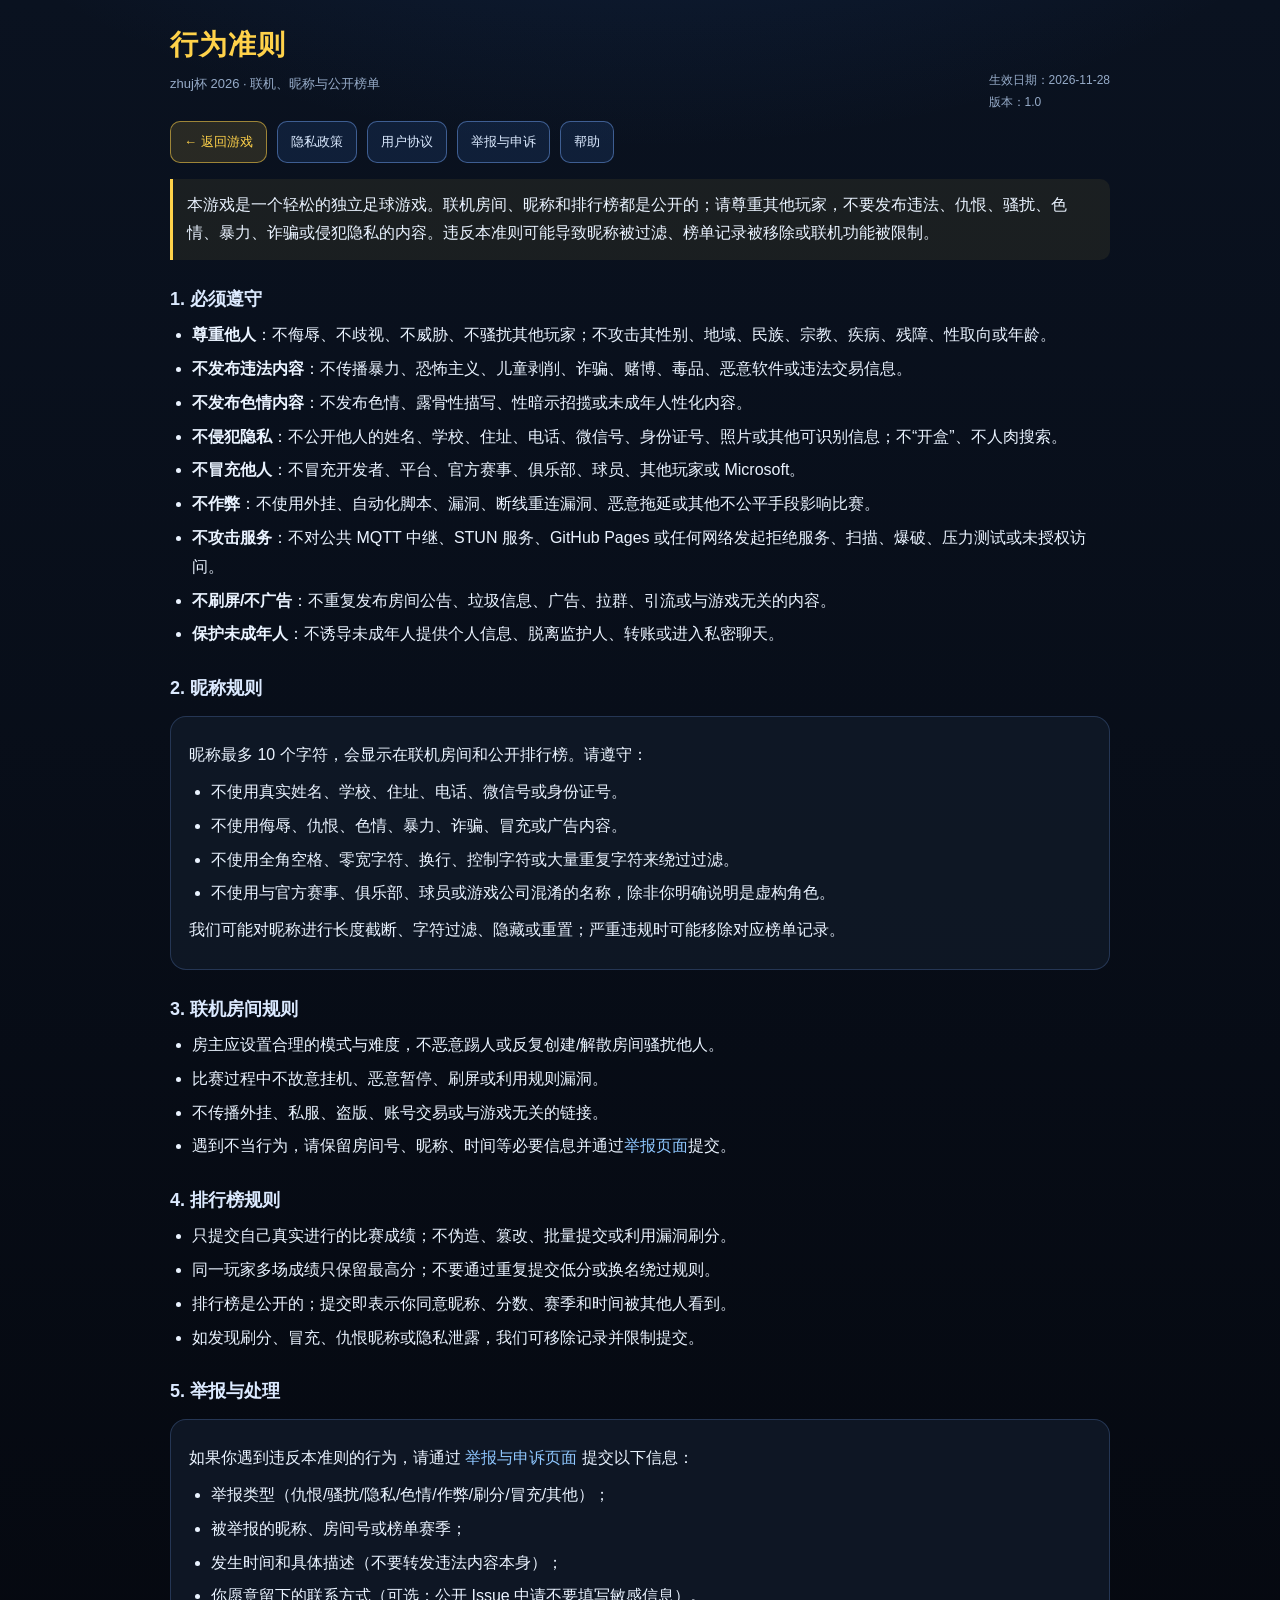
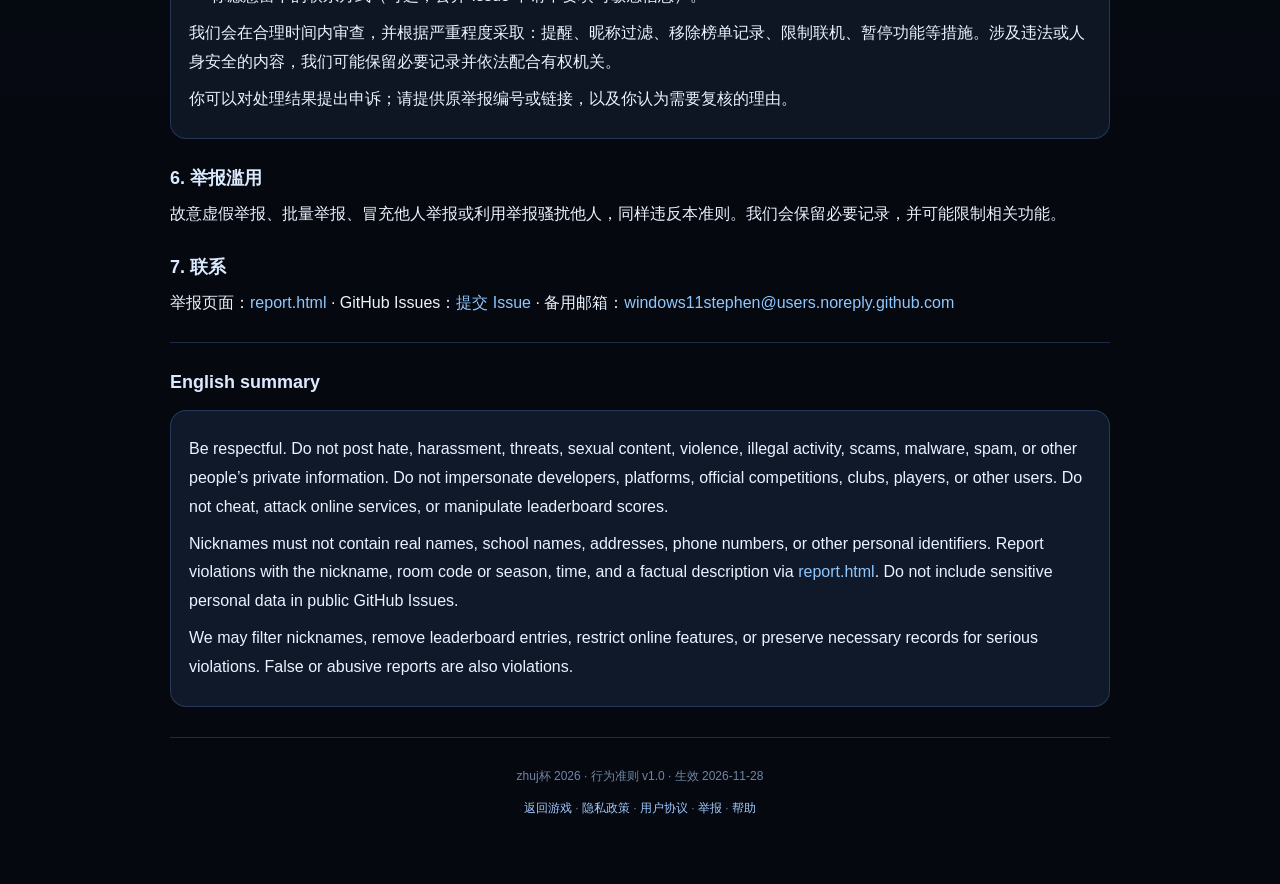
==== code-of-conduct.html @ 5585fa27 "Add files via upload" ====
<!DOCTYPE html>
<html lang="zh-CN">
<head>
<meta charset="UTF-8">
<meta name="viewport" content="width=device-width,initial-scale=1,viewport-fit=cover">
<meta name="theme-color" content="#0a0e16">
<title>行为准则 · zhuj杯 2026</title>
<link rel="stylesheet" href="legal.css">
</head>
<body>
<div class="wrap">
  <div class="top">
    <div>
      <h1>行为准则</h1>
      <div class="sub">zhuj杯 2026 · 联机、昵称与公开榜单</div>
    </div>
    <div class="small">生效日期：2026-11-28<br>版本：1.0</div>
  </div>

  <div class="nav">
    <a class="btn gold" href="index.html">← 返回游戏</a>
    <a class="btn" href="privacy.html">隐私政策</a>
    <a class="btn" href="terms.html">用户协议</a>
    <a class="btn" href="report.html">举报与申诉</a>
    <a class="btn" href="support.html">帮助</a>
  </div>

  <div class="notice">
    本游戏是一个轻松的独立足球游戏。联机房间、昵称和排行榜都是公开的；请尊重其他玩家，不要发布违法、仇恨、骚扰、色情、暴力、诈骗或侵犯隐私的内容。违反本准则可能导致昵称被过滤、榜单记录被移除或联机功能被限制。
  </div>

  <h2>1. 必须遵守</h2>
  <ul>
    <li><b>尊重他人</b>：不侮辱、不歧视、不威胁、不骚扰其他玩家；不攻击其性别、地域、民族、宗教、疾病、残障、性取向或年龄。</li>
    <li><b>不发布违法内容</b>：不传播暴力、恐怖主义、儿童剥削、诈骗、赌博、毒品、恶意软件或违法交易信息。</li>
    <li><b>不发布色情内容</b>：不发布色情、露骨性描写、性暗示招揽或未成年人性化内容。</li>
    <li><b>不侵犯隐私</b>：不公开他人的姓名、学校、住址、电话、微信号、身份证号、照片或其他可识别信息；不“开盒”、不人肉搜索。</li>
    <li><b>不冒充他人</b>：不冒充开发者、平台、官方赛事、俱乐部、球员、其他玩家或 Microsoft。</li>
    <li><b>不作弊</b>：不使用外挂、自动化脚本、漏洞、断线重连漏洞、恶意拖延或其他不公平手段影响比赛。</li>
    <li><b>不攻击服务</b>：不对公共 MQTT 中继、STUN 服务、GitHub Pages 或任何网络发起拒绝服务、扫描、爆破、压力测试或未授权访问。</li>
    <li><b>不刷屏/不广告</b>：不重复发布房间公告、垃圾信息、广告、拉群、引流或与游戏无关的内容。</li>
    <li><b>保护未成年人</b>：不诱导未成年人提供个人信息、脱离监护人、转账或进入私密聊天。</li>
  </ul>

  <h2>2. 昵称规则</h2>
  <div class="card">
    <p>昵称最多 10 个字符，会显示在联机房间和公开排行榜。请遵守：</p>
    <ul>
      <li>不使用真实姓名、学校、住址、电话、微信号或身份证号。</li>
      <li>不使用侮辱、仇恨、色情、暴力、诈骗、冒充或广告内容。</li>
      <li>不使用全角空格、零宽字符、换行、控制字符或大量重复字符来绕过过滤。</li>
      <li>不使用与官方赛事、俱乐部、球员或游戏公司混淆的名称，除非你明确说明是虚构角色。</li>
    </ul>
    <p>我们可能对昵称进行长度截断、字符过滤、隐藏或重置；严重违规时可能移除对应榜单记录。</p>
  </div>

  <h2>3. 联机房间规则</h2>
  <ul>
    <li>房主应设置合理的模式与难度，不恶意踢人或反复创建/解散房间骚扰他人。</li>
    <li>比赛过程中不故意挂机、恶意暂停、刷屏或利用规则漏洞。</li>
    <li>不传播外挂、私服、盗版、账号交易或与游戏无关的链接。</li>
    <li>遇到不当行为，请保留房间号、昵称、时间等必要信息并通过<a href="report.html">举报页面</a>提交。</li>
  </ul>

  <h2>4. 排行榜规则</h2>
  <ul>
    <li>只提交自己真实进行的比赛成绩；不伪造、篡改、批量提交或利用漏洞刷分。</li>
    <li>同一玩家多场成绩只保留最高分；不要通过重复提交低分或换名绕过规则。</li>
    <li>排行榜是公开的；提交即表示你同意昵称、分数、赛季和时间被其他人看到。</li>
    <li>如发现刷分、冒充、仇恨昵称或隐私泄露，我们可移除记录并限制提交。</li>
  </ul>

  <h2>5. 举报与处理</h2>
  <div class="card">
    <p>如果你遇到违反本准则的行为，请通过 <a href="report.html">举报与申诉页面</a> 提交以下信息：</p>
    <ul>
      <li>举报类型（仇恨/骚扰/隐私/色情/作弊/刷分/冒充/其他）；</li>
      <li>被举报的昵称、房间号或榜单赛季；</li>
      <li>发生时间和具体描述（不要转发违法内容本身）；</li>
      <li>你愿意留下的联系方式（可选；公开 Issue 中请不要填写敏感信息）。</li>
    </ul>
    <p>我们会在合理时间内审查，并根据严重程度采取：提醒、昵称过滤、移除榜单记录、限制联机、暂停功能等措施。涉及违法或人身安全的内容，我们可能保留必要记录并依法配合有权机关。</p>
    <p>你可以对处理结果提出申诉；请提供原举报编号或链接，以及你认为需要复核的理由。</p>
  </div>

  <h2>6. 举报滥用</h2>
  <p>故意虚假举报、批量举报、冒充他人举报或利用举报骚扰他人，同样违反本准则。我们会保留必要记录，并可能限制相关功能。</p>

  <h2>7. 联系</h2>
  <p>举报页面：<a href="report.html">report.html</a> · GitHub Issues：<a href="https://github.com/windows11stephen/3dfootballgamessmallfishfishVSsmallshrimpshrimp/issues" target="_blank" rel="noopener">提交 Issue</a> · 备用邮箱：<a href="mailto:windows11stephen@users.noreply.github.com">windows11stephen@users.noreply.github.com</a></p>

  <div class="divider"></div>

  <h2 id="english">English summary</h2>
  <div class="card soft">
    <p>Be respectful. Do not post hate, harassment, threats, sexual content, violence, illegal activity, scams, malware, spam, or other people’s private information. Do not impersonate developers, platforms, official competitions, clubs, players, or other users. Do not cheat, attack online services, or manipulate leaderboard scores.</p>
    <p>Nicknames must not contain real names, school names, addresses, phone numbers, or other personal identifiers. Report violations with the nickname, room code or season, time, and a factual description via <a href="report.html">report.html</a>. Do not include sensitive personal data in public GitHub Issues.</p>
    <p>We may filter nicknames, remove leaderboard entries, restrict online features, or preserve necessary records for serious violations. False or abusive reports are also violations.</p>
  </div>

  <div class="footer">
    <p>zhuj杯 2026 · 行为准则 v1.0 · 生效 2026-11-28</p>
    <p><a href="index.html">返回游戏</a> · <a href="privacy.html">隐私政策</a> · <a href="terms.html">用户协议</a> · <a href="report.html">举报</a> · <a href="support.html">帮助</a></p>
  </div>
</div>
</body>
</html>
---- legal.css ----
:root{
  --bg:#070c15; --panel:rgba(16,24,38,.92); --panel2:rgba(22,33,52,.72);
  --line:rgba(120,170,255,.22); --text:#eaf3ff; --dim:#96abc8;
  --gold:#ffd24a; --green:#35e08a; --red:#ff7b7b; --blue:#8fc7ff;
}
*{box-sizing:border-box}
html{scroll-behavior:smooth}
body{
  margin:0; min-height:100vh; color:var(--text);
  background:
    radial-gradient(1100px 620px at 50% -12%, rgba(40,100,190,.22), transparent 72%),
    linear-gradient(180deg,#0a1220,#05080f 72%);
  font-family:-apple-system,BlinkMacSystemFont,"Segoe UI","Microsoft YaHei","PingFang SC",sans-serif;
  line-height:1.8; -webkit-text-size-adjust:100%;
}
a{color:var(--blue);text-decoration:none;overflow-wrap:anywhere}
a:hover{text-decoration:underline}
.wrap{max-width:980px;margin:0 auto;padding:26px 20px 56px}
.top{display:flex;align-items:flex-end;justify-content:space-between;gap:16px;flex-wrap:wrap;margin-bottom:8px}
h1{font-size:28px;line-height:1.35;letter-spacing:1px;margin:0;color:var(--gold)}
h2{font-size:18px;line-height:1.5;margin:26px 0 8px;color:#dceaff}
h3{font-size:15px;margin:18px 0 6px;color:#cfe2ff}
p{margin:8px 0}
ul,ol{margin:8px 0 8px 22px;padding:0}
li{margin:5px 0}
.sub{color:var(--dim);font-size:13px;margin:8px 0 18px}
.badge{display:inline-block;font-size:12px;color:var(--gold);border:1px solid rgba(255,210,74,.45);
  background:rgba(255,210,74,.08);border-radius:999px;padding:4px 10px;margin-right:6px}
.card{background:var(--panel);border:1px solid var(--line);border-radius:16px;padding:16px 18px;margin:14px 0}
.card.soft{background:var(--panel2)}
.notice{border-left:3px solid var(--gold);background:rgba(255,210,74,.07);padding:12px 14px;border-radius:0 10px 10px 0;margin:16px 0}
.danger{border-left:3px solid var(--red);background:rgba(255,90,90,.07);padding:12px 14px;border-radius:0 10px 10px 0;margin:16px 0}
.ok{border-left:3px solid var(--green);background:rgba(53,224,138,.06);padding:12px 14px;border-radius:0 10px 10px 0;margin:16px 0}
.small{font-size:12px;color:var(--dim)}
.muted{color:var(--dim)}
.nowrap{white-space:nowrap}
.divider{height:1px;background:var(--line);margin:24px 0}
.footer{margin-top:30px;padding-top:18px;border-top:1px solid var(--line);color:#6f86a6;font-size:12px;text-align:center;line-height:2}
.footer a{color:#9fc9ff}
.nav{display:flex;gap:10px;flex-wrap:wrap;align-items:center;margin:4px 0 14px}
.btn{display:inline-block;border:1px solid rgba(120,170,255,.45);background:rgba(60,120,220,.14);
  color:#dbeaff;border-radius:10px;padding:8px 13px;font-size:13px;cursor:pointer}
.btn:hover{background:rgba(60,120,220,.26);text-decoration:none}
.btn.gold{border-color:rgba(255,210,74,.55);background:rgba(255,210,74,.13);color:var(--gold)}
.btn.red{border-color:rgba(255,110,110,.5);background:rgba(255,80,80,.12);color:#ffc0c0}
table{width:100%;border-collapse:collapse;margin:10px 0;font-size:13px}
th,td{text-align:left;vertical-align:top;border-bottom:1px solid rgba(120,170,255,.13);padding:9px 8px}
th{color:#bcd6f8;background:rgba(255,255,255,.02)}
code{background:rgba(255,255,255,.07);border:1px solid rgba(255,255,255,.08);border-radius:6px;padding:1px 5px;font-size:12px}
input,select,textarea{width:100%;background:#0d1728;border:1px solid var(--line);color:var(--text);
  border-radius:10px;padding:9px 11px;font:inherit;outline:none}
input:focus,select:focus,textarea:focus{border-color:rgba(255,210,74,.55)}
label{display:block;font-size:13px;color:#cfe2ff;margin:12px 0 5px}
.form-row{display:grid;grid-template-columns:1fr 1fr;gap:12px}
.actions{display:flex;gap:10px;flex-wrap:wrap;margin-top:14px}
#copyMsg{color:var(--green);font-size:12px;min-height:18px}
@media(max-width:720px){
  .wrap{padding:18px 13px 40px}
  h1{font-size:22px}
  h2{font-size:16px}
  .form-row{grid-template-columns:1fr}
  table{font-size:12px}
  th,td{padding:8px 6px}
  .footer{text-align:left}
}
@media print{
  body{background:#fff;color:#111}
  .wrap{max-width:none;padding:0}
  h1,h2,h3{color:#111}
  .card,.notice,.danger,.ok{background:#fff;border-color:#bbb}
  .nav,.footer{display:none}
  a{color:#111}
}
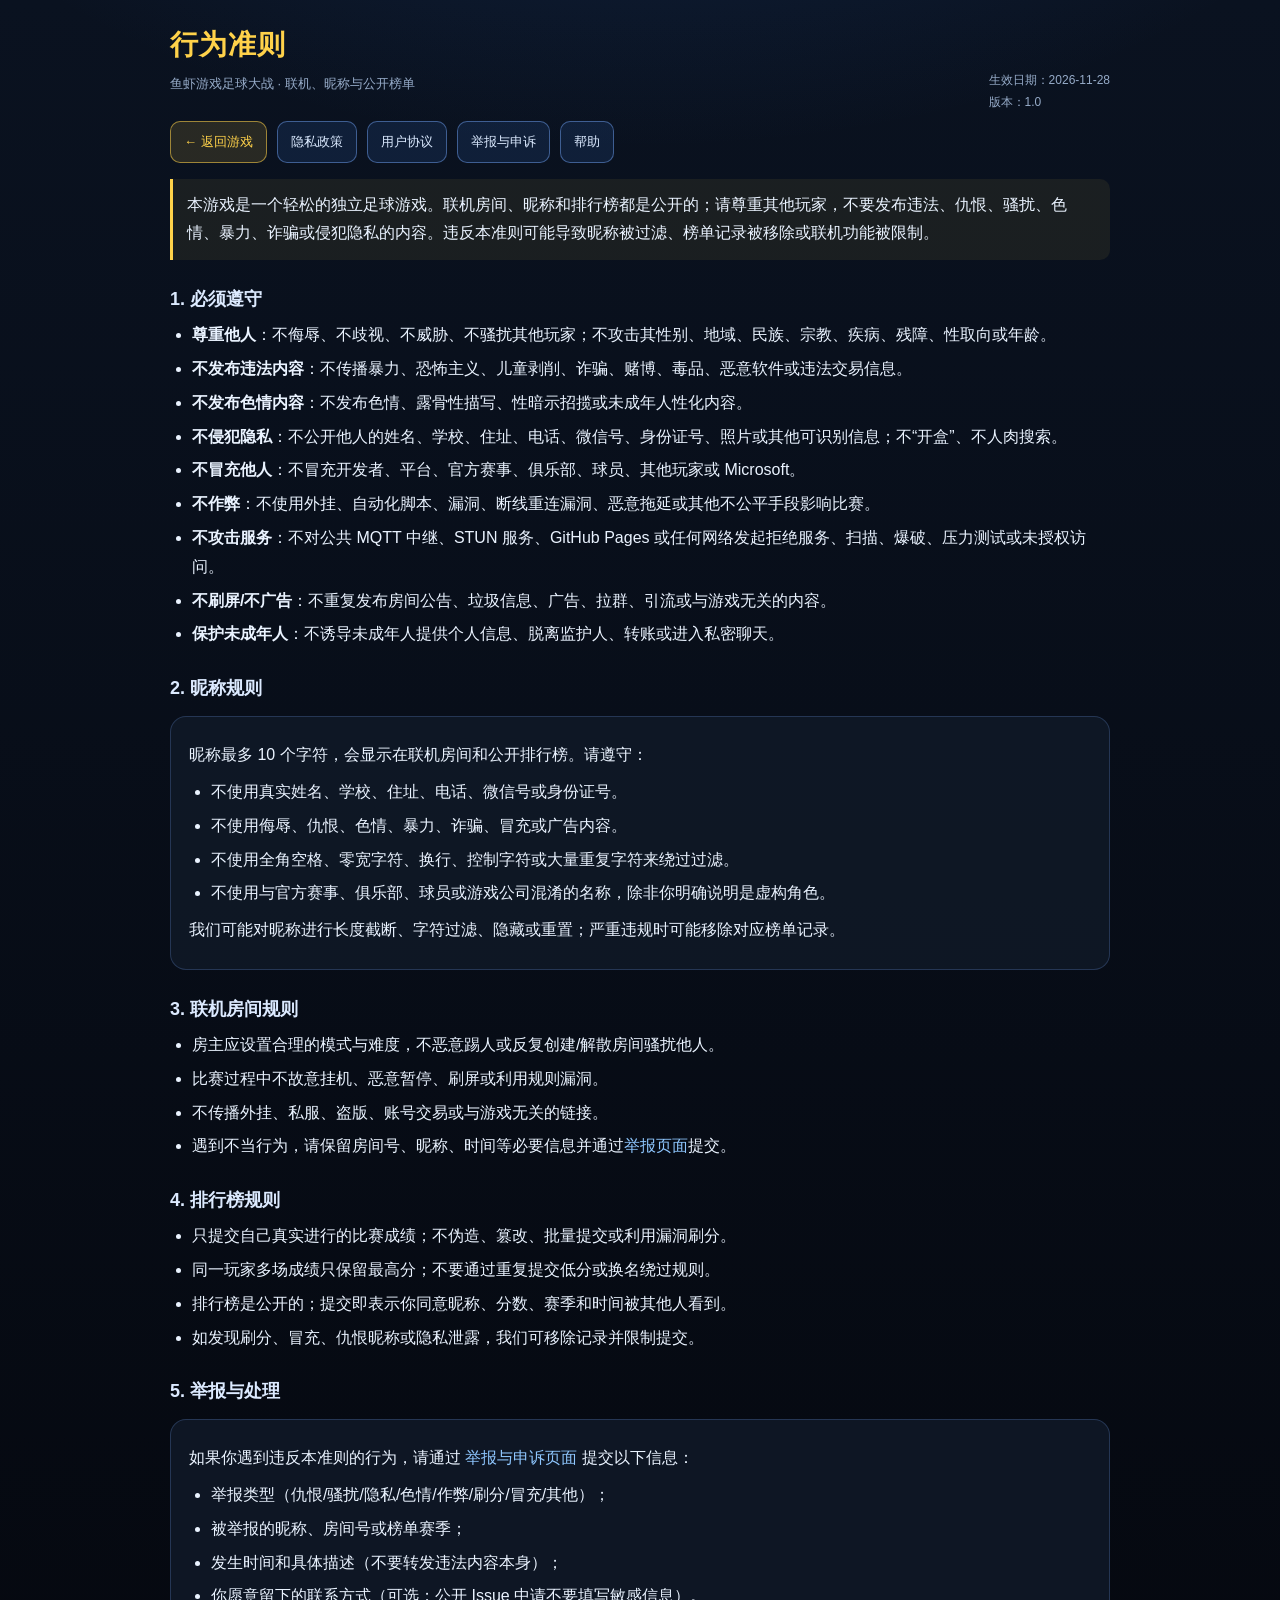
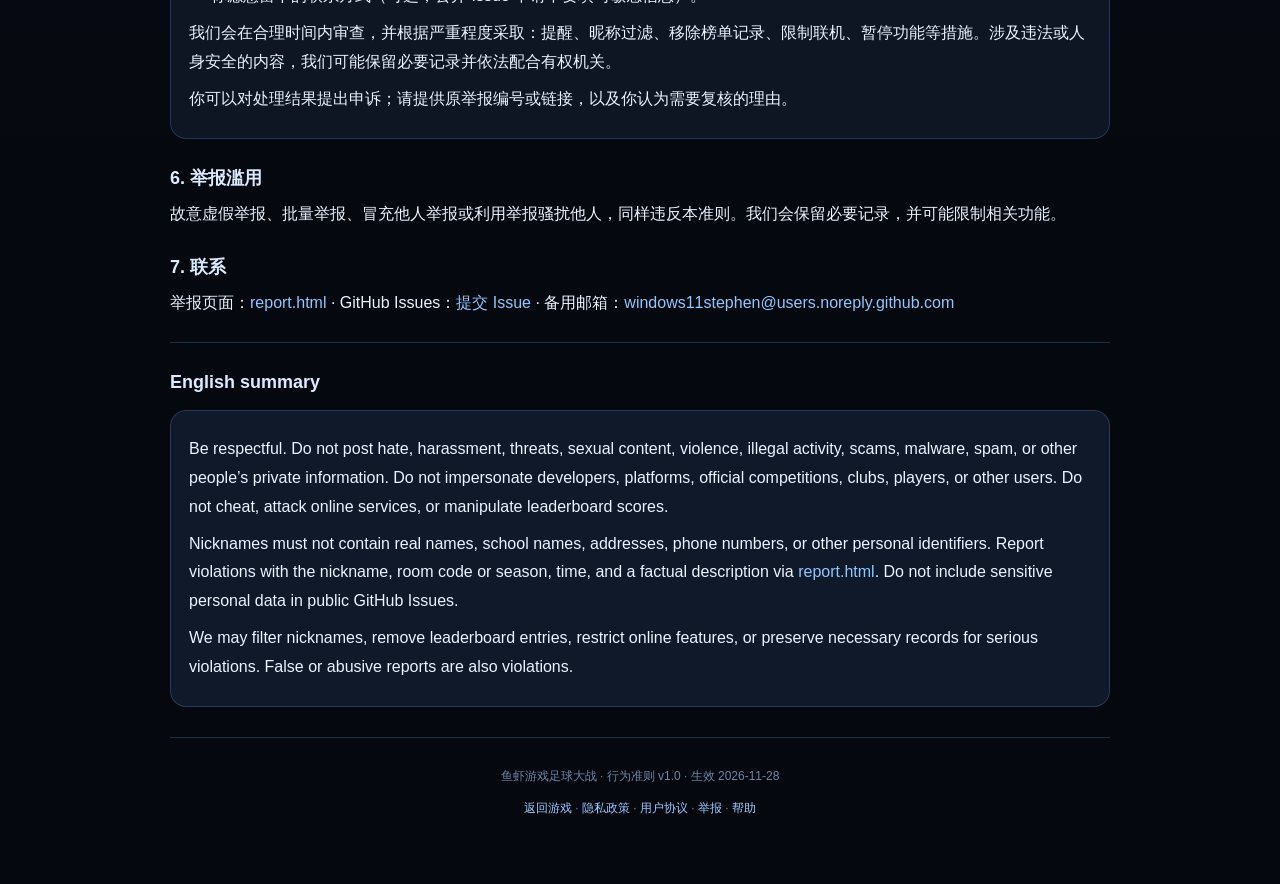
==== commit f0068cd6: "Add files via upload" ====
--- a/code-of-conduct.html
+++ b/code-of-conduct.html
@@ -4,7 +4,7 @@
 <meta charset="UTF-8">
 <meta name="viewport" content="width=device-width,initial-scale=1,viewport-fit=cover">
 <meta name="theme-color" content="#0a0e16">
-<title>行为准则 · zhuj杯 2026</title>
+<title>行为准则 · 鱼虾游戏足球大战</title>
 <link rel="stylesheet" href="legal.css">
 </head>
 <body>
@@ -12,7 +12,7 @@
   <div class="top">
     <div>
       <h1>行为准则</h1>
-      <div class="sub">zhuj杯 2026 · 联机、昵称与公开榜单</div>
+      <div class="sub">鱼虾游戏足球大战 · 联机、昵称与公开榜单</div>
     </div>
     <div class="small">生效日期：2026-11-28<br>版本：1.0</div>
   </div>
@@ -99,7 +99,7 @@
   </div>
 
   <div class="footer">
-    <p>zhuj杯 2026 · 行为准则 v1.0 · 生效 2026-11-28</p>
+    <p>鱼虾游戏足球大战 · 行为准则 v1.0 · 生效 2026-11-28</p>
     <p><a href="index.html">返回游戏</a> · <a href="privacy.html">隐私政策</a> · <a href="terms.html">用户协议</a> · <a href="report.html">举报</a> · <a href="support.html">帮助</a></p>
   </div>
 </div>
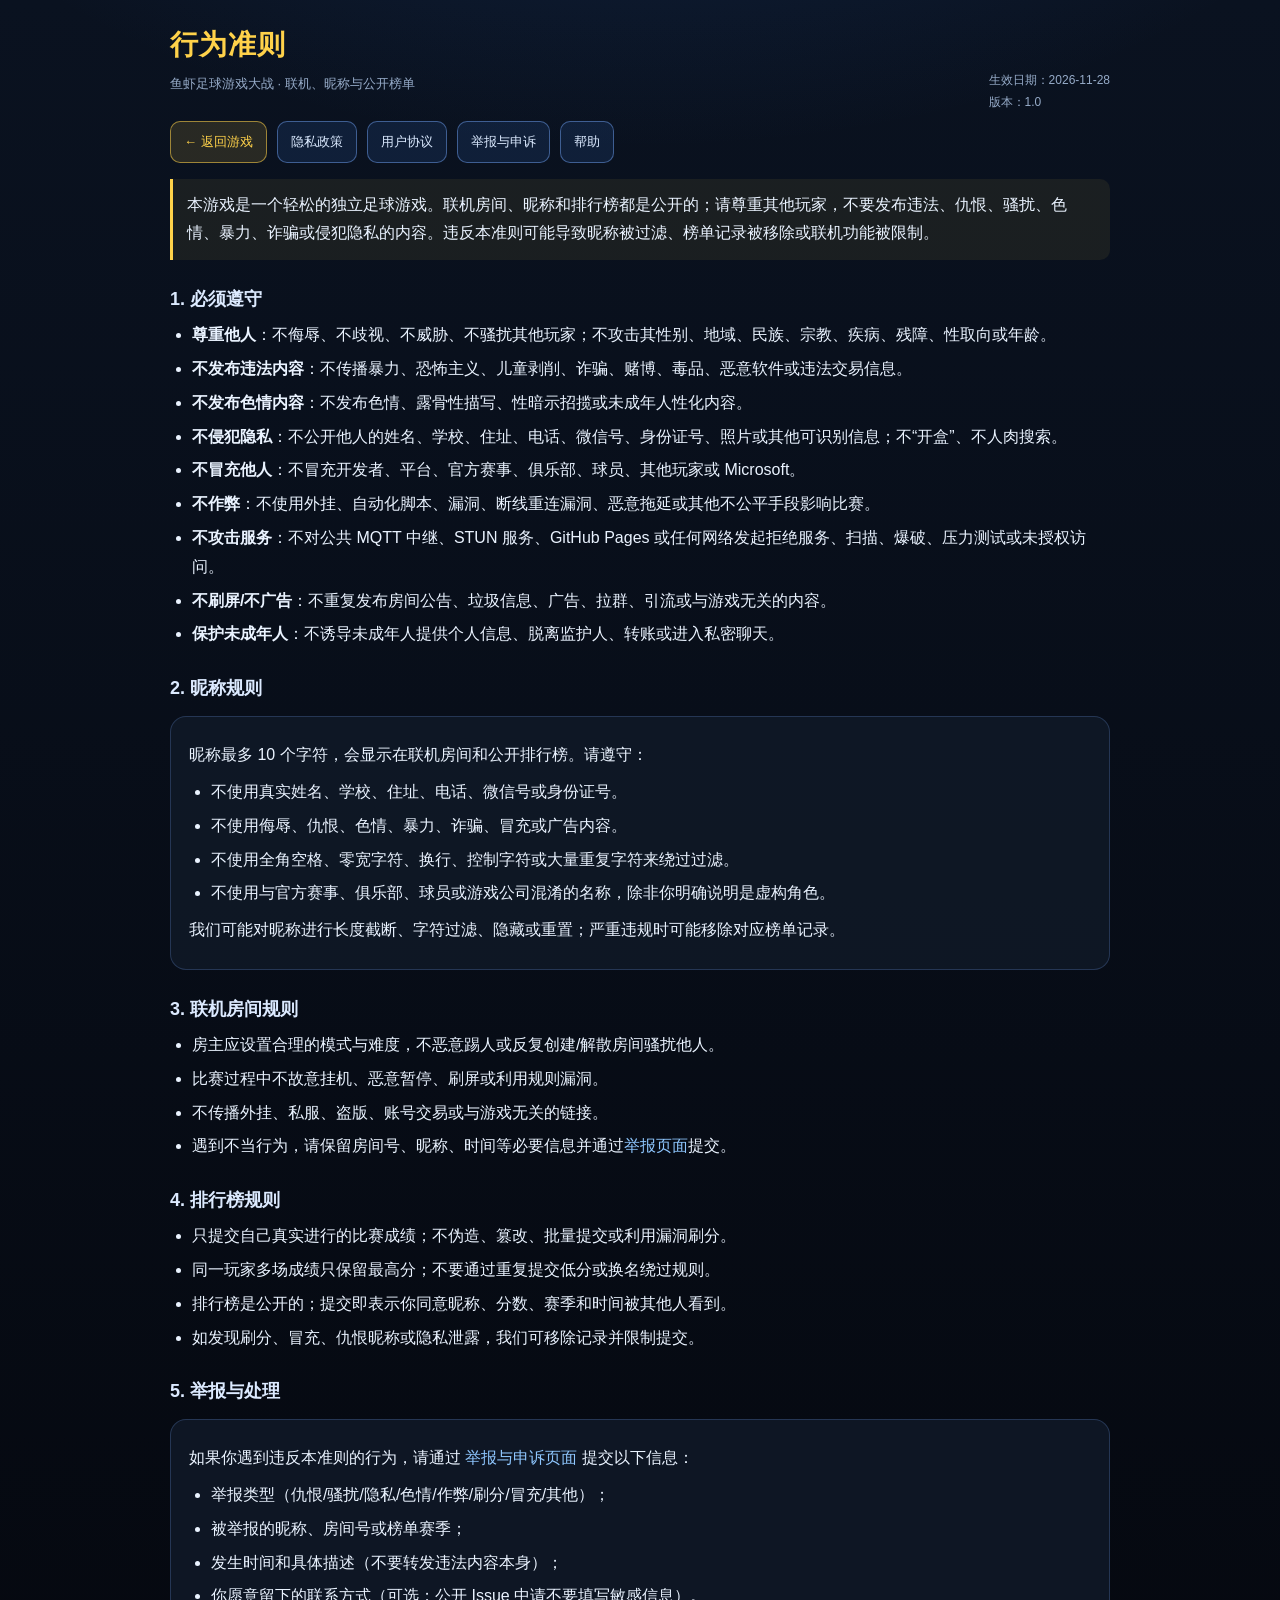
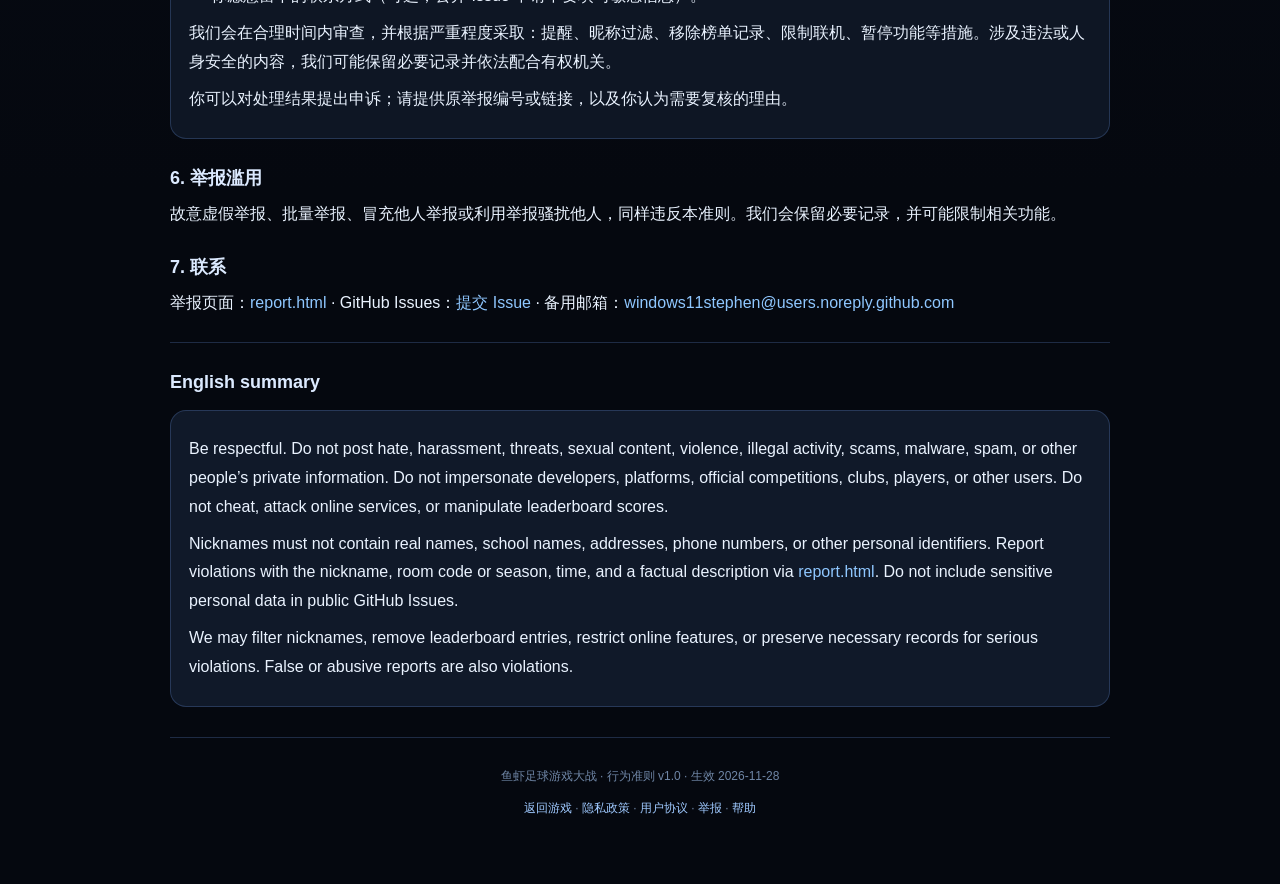
==== commit b50e3aec: "Add files via upload" ====
--- a/code-of-conduct.html
+++ b/code-of-conduct.html
@@ -4,7 +4,7 @@
 <meta charset="UTF-8">
 <meta name="viewport" content="width=device-width,initial-scale=1,viewport-fit=cover">
 <meta name="theme-color" content="#0a0e16">
-<title>行为准则 · 鱼虾游戏足球大战</title>
+<title>行为准则 · 鱼虾足球游戏大战</title>
 <link rel="stylesheet" href="legal.css">
 </head>
 <body>
@@ -12,7 +12,7 @@
   <div class="top">
     <div>
       <h1>行为准则</h1>
-      <div class="sub">鱼虾游戏足球大战 · 联机、昵称与公开榜单</div>
+      <div class="sub">鱼虾足球游戏大战 · 联机、昵称与公开榜单</div>
     </div>
     <div class="small">生效日期：2026-11-28<br>版本：1.0</div>
   </div>
@@ -99,7 +99,7 @@
   </div>
 
   <div class="footer">
-    <p>鱼虾游戏足球大战 · 行为准则 v1.0 · 生效 2026-11-28</p>
+    <p>鱼虾足球游戏大战 · 行为准则 v1.0 · 生效 2026-11-28</p>
     <p><a href="index.html">返回游戏</a> · <a href="privacy.html">隐私政策</a> · <a href="terms.html">用户协议</a> · <a href="report.html">举报</a> · <a href="support.html">帮助</a></p>
   </div>
 </div>
